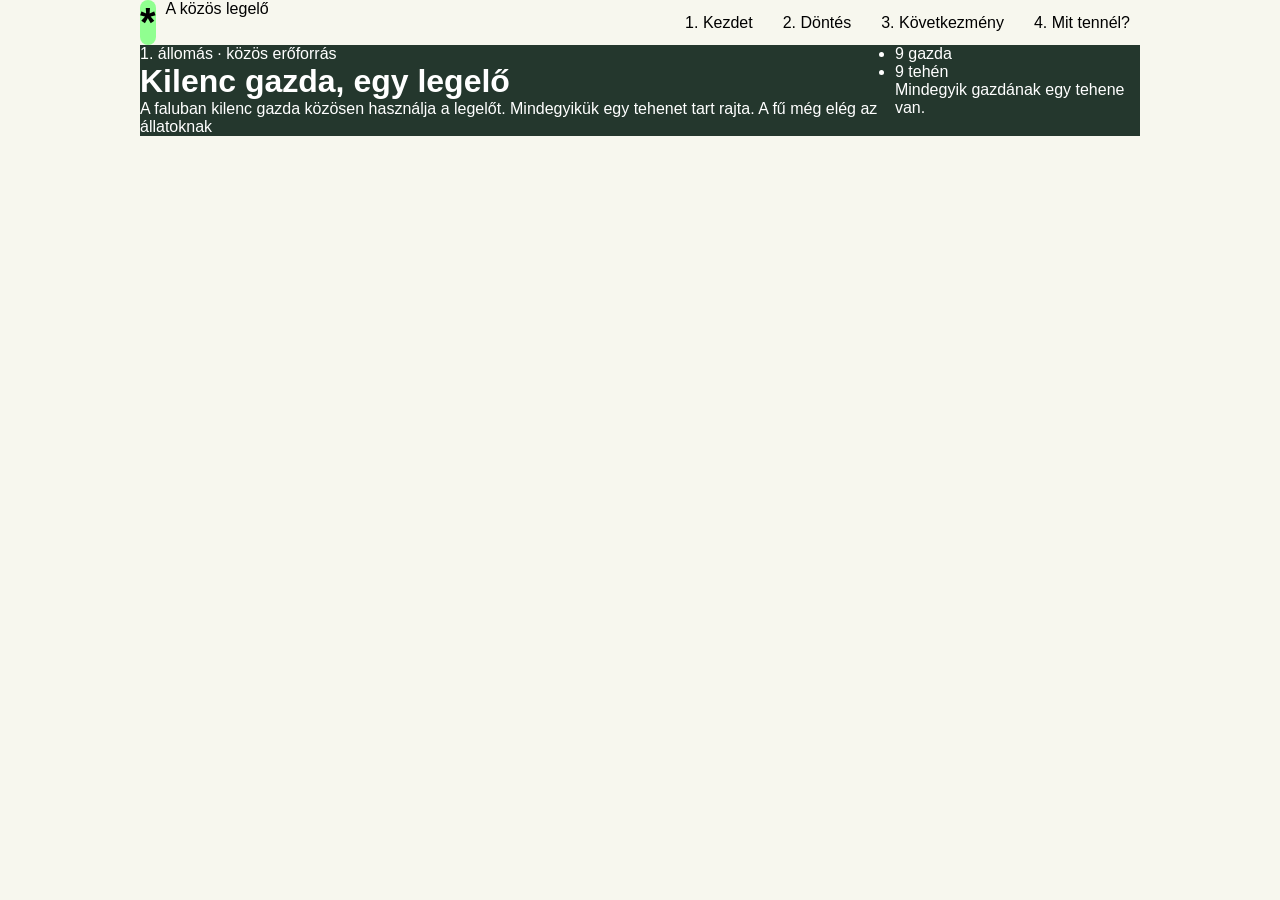
==== index.html @ 06247cbe "orai munka" ====
<!DOCTYPE html>
<html lang="hu">
<head>
    <meta charset="UTF-8">
    <meta name="viewport" content="width=device-width, initial-scale=1.0">
    <title>Kis Csaba D.</title>

    <link rel="stylesheet" href="style.css">
</head>
<body>
    <main>
        <nav>
            <div>
                <div id="logo">
                    *
                </div>
                <p>A közös legelő</p>
            </div>
            <div>
                <ul>
                    <li><a href="">1. Kezdet</a></li>
                    <li><a href="">2. Döntés</a></li>
                    <li><a href="">3. Következmény</a></li>
                    <li><a href="">4. Mit tennél?</a></li>
                </ul>
            </div>
        </nav>
        <header>
            <div>
                <p>1. állomás · közös erőforrás</p>
                <h1>Kilenc gazda, egy legelő</h1>
                <p>
                    A faluban kilenc gazda közösen használja a legelőt. Mindegyikük egy tehenet tart rajta. A fű még elég az állatoknak
                </p>
            </div>
            <div>
                <ul>
                    <li>9 gazda</li>
                    <li>9 tehén</li>
                </ul>
                <p>Mindegyik gazdának egy tehene van.</p>
            </div>
        </header>
        <nav>

        </nav>
        <article>
            <section>

            </section>
            <aside>

            </aside>
        </article>
        <footer>

        </footer>
    </main>
</body>
</html>
---- style.css ----
:root {
    --ink: #24372d;
    --green: #2c6e50;
    --dark: #174b38;
    --mint: #e8f3df;
    --cream: #f7f7ee;
    --line: #d6e1d1;
    --orange: #d77939;
    --white: #fff;
}

* {
    box-sizing: border-box;
    margin: 0px;
    padding: 0px;
    font-family: 'Segoe UI', Tahoma, Geneva, Verdana, sans-serif;
}

body {
    background-color: var(--cream);
}

main {
    max-width: 1000px;
    margin-inline: auto;
}

/* Első nav elem formázás eleje*/
nav:first-child {
    display: flex;
    flex-direction: row;
    justify-content: space-between;
    flex-wrap: wrap;
}

#logo {
    background-color: rgb(144, 255, 144);
    font-size: 40px;
    font-weight: bold;
    display: flex;
    justify-content: center;
    align-items: center;
    border-radius: 10px;
    max-width: 50px;
    max-height: 50px;
    aspect-ratio: 1/1;
}

nav:first-child div {
    display: flex;
    gap: 10px;
}

nav:first-child div p {
    white-space: nowrap;
}

nav:first-child div ul {
    display: flex;
    gap: 10px;
    list-style-type: none;
    align-items: center;
    flex-wrap: wrap;
}

nav:first-child div ul li a {
    text-decoration: none;
    color: black;
    display: block;
    padding: 10px;
}

nav:first-child div ul li a:hover {
    background-color: black;   
    border-radius: 10px;
    color: white;
}
/* Első nav elem formázás vége*/

header {
    display: flex;
    background-color: var(--ink);
    color: white;
    
}
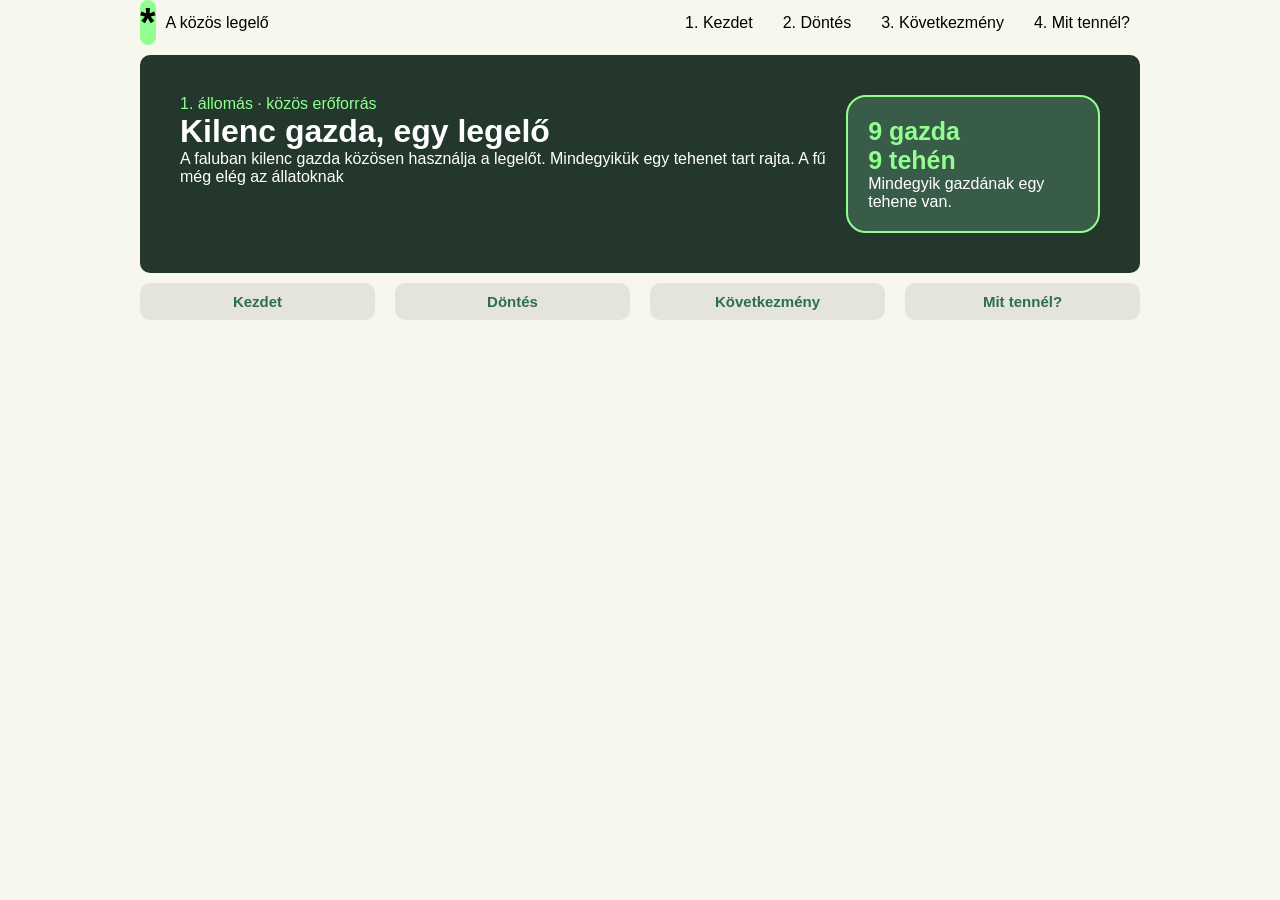
==== commit 19dd3bc5: "magyar orai munka" ====
--- a/index.html
+++ b/index.html
@@ -33,7 +33,7 @@
                     A faluban kilenc gazda közösen használja a legelőt. Mindegyikük egy tehenet tart rajta. A fű még elég az állatoknak
                 </p>
             </div>
-            <div>
+            <div id="koc">
                 <ul>
                     <li>9 gazda</li>
                     <li>9 tehén</li>
@@ -41,8 +41,13 @@
                 <p>Mindegyik gazdának egy tehene van.</p>
             </div>
         </header>
-        <nav>
-
+        <nav id="kettonav">
+            <ul>
+                <li><a href="">Kezdet</a></li>
+                <li><a href="">Döntés</a></li>
+                <li><a href="">Következmény</a></li>
+                <li><a href="">Mit tennél?</a></li>
+            </ul>
         </nav>
         <article>
             <section>
--- a/style.css
+++ b/style.css
@@ -53,6 +53,7 @@
 
 nav:first-child div p {
     white-space: nowrap;
+    align-self: center;
 }
 
 nav:first-child div ul {
@@ -77,9 +78,59 @@
 }
 /* Első nav elem formázás vége*/
 
+/* Header formázás eleje */
 header {
     display: flex;
     background-color: var(--ink);
     color: white;
-    
+    margin-top: 10px;
+    margin-bottom: 10px;
+    border-radius: 10px;
+    padding: 40px;
+    gap: 20px;
+}
+
+header p:first-child {
+    color: rgb(144, 255, 144);
+}
+
+header #koc {
+    border: 2px solid rgb(144, 255, 144);
+    border-radius: 20px;
+    padding: 20px;
+    background-color: #395c49;
+}
+
+header div ul {
+    list-style-type: none;
+    color: rgb(144, 255, 144);
+    font-weight: 900;
+    font-size: 25px;
+}
+/* Header formázás vége */
+
+/* Második nav formázás eleje */
+#kettonav ul {
+    display: flex;
+    flex-direction: row;
+    justify-content: space-between;
+    list-style-type: none;
+    gap: 20px;
+}
+
+#kettonav ul li {
+    background-color: #e4e4dd;
+    text-align: center;
+    width: 100%;
+    height: 100%;
+    border-radius: 10px;
+}
+
+#kettonav ul li a {
+    text-decoration: none;
+    color: var(--green);
+    display: block;
+    margin: 10px;
+    font-weight: 600;
+    font-size: 15px;
 }
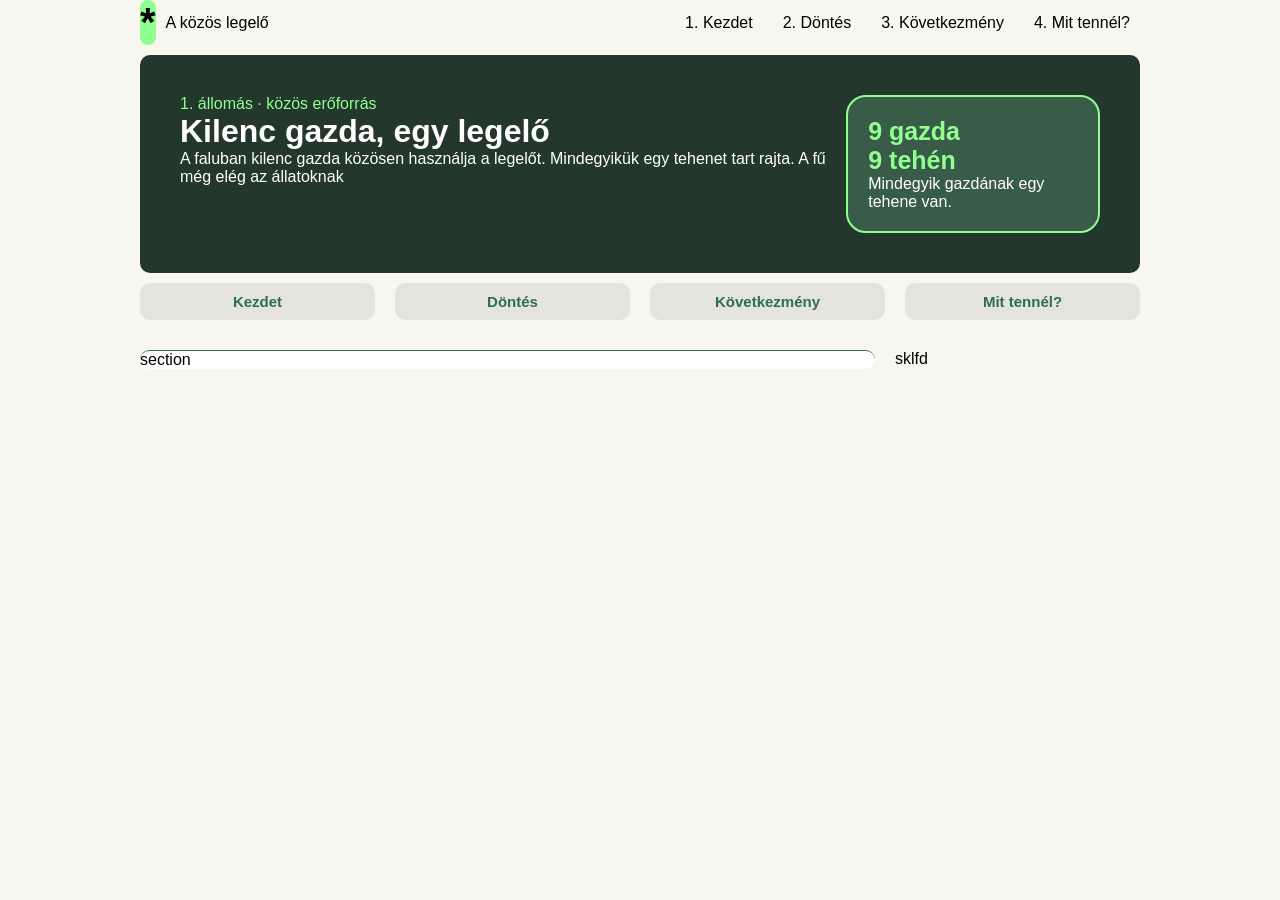
==== commit 62be0bc5: "magyar orai munka 2" ====
--- a/index.html
+++ b/index.html
@@ -51,10 +51,10 @@
         </nav>
         <article>
             <section>
-
+                section
             </section>
             <aside>
-
+                sklfd
             </aside>
         </article>
         <footer>
--- a/style.css
+++ b/style.css
@@ -126,11 +126,34 @@
     border-radius: 10px;
 }
 
+#kettonav ul li:hover {
+    background-color: rgb(144, 255, 144);
+}
+
 #kettonav ul li a {
     text-decoration: none;
     color: var(--green);
     display: block;
-    margin: 10px;
+    padding: 10px;
     font-weight: 600;
     font-size: 15px;
+}
+/* Második nav formázás vége */
+
+article {
+    margin-top: 30px;
+    display: flex;
+    gap: 20px;
+}
+
+article section {
+    flex: 1 1 75%;
+    background-color: var(--white);
+    border-radius: 30px;
+    border-top: 1px solid var(--green);
+}
+
+article aside {
+    flex: 1 1 25%;
+    background-color: ;
 }
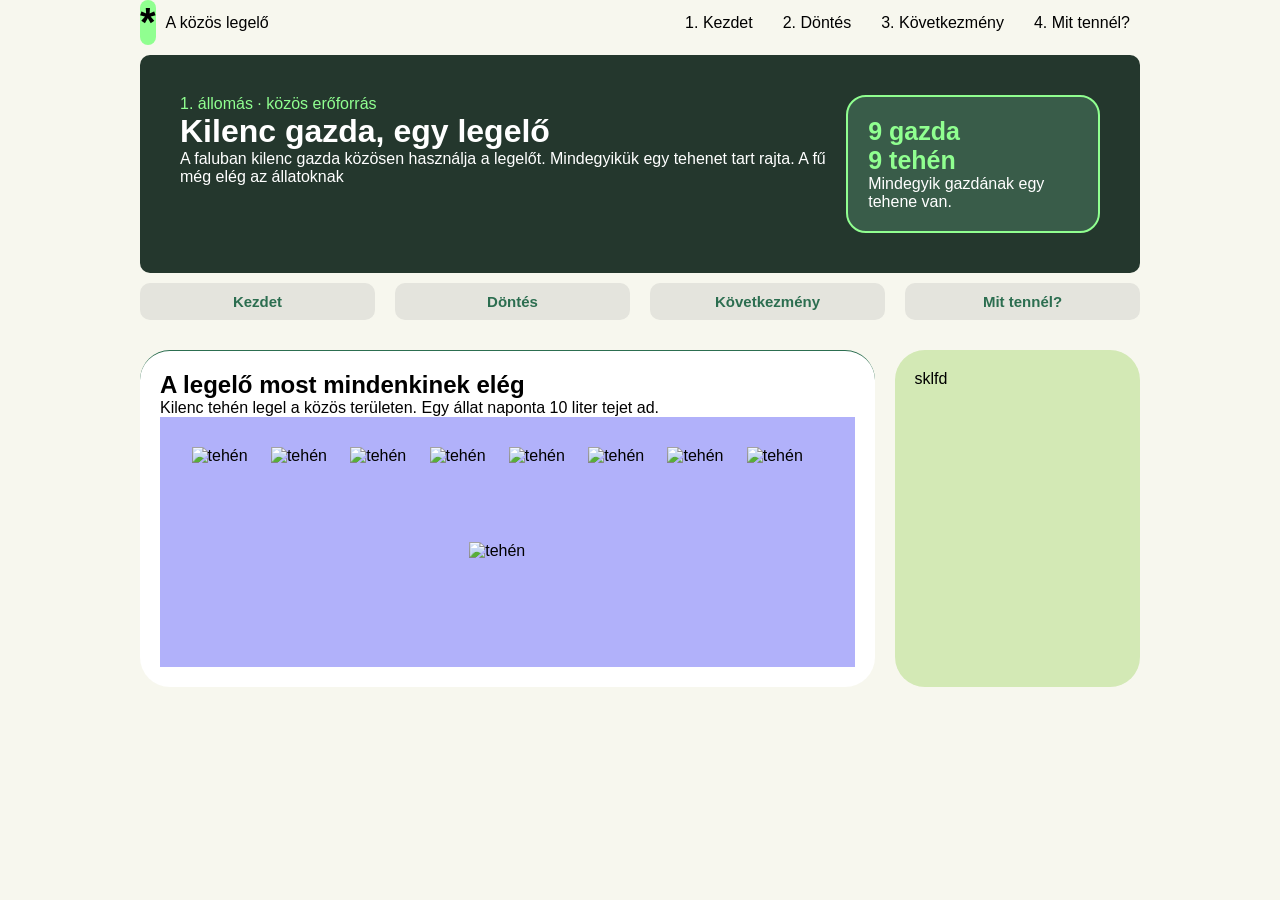
==== commit 256d6953: "kevés haladás" ====
--- a/index.html
+++ b/index.html
@@ -1,65 +1,75 @@
-<!DOCTYPE html>
+<!doctype html>
 <html lang="hu">
-<head>
-    <meta charset="UTF-8">
-    <meta name="viewport" content="width=device-width, initial-scale=1.0">
+  <head>
+    <meta charset="UTF-8" />
+    <meta name="viewport" content="width=device-width, initial-scale=1.0" />
     <title>Kis Csaba D.</title>
 
-    <link rel="stylesheet" href="style.css">
-</head>
-<body>
+    <link rel="stylesheet" href="style.css" />
+  </head>
+  <body>
     <main>
-        <nav>
-            <div>
-                <div id="logo">
-                    *
-                </div>
-                <p>A közös legelő</p>
-            </div>
-            <div>
-                <ul>
-                    <li><a href="">1. Kezdet</a></li>
-                    <li><a href="">2. Döntés</a></li>
-                    <li><a href="">3. Következmény</a></li>
-                    <li><a href="">4. Mit tennél?</a></li>
-                </ul>
-            </div>
-        </nav>
-        <header>
-            <div>
-                <p>1. állomás · közös erőforrás</p>
-                <h1>Kilenc gazda, egy legelő</h1>
-                <p>
-                    A faluban kilenc gazda közösen használja a legelőt. Mindegyikük egy tehenet tart rajta. A fű még elég az állatoknak
-                </p>
-            </div>
-            <div id="koc">
-                <ul>
-                    <li>9 gazda</li>
-                    <li>9 tehén</li>
-                </ul>
-                <p>Mindegyik gazdának egy tehene van.</p>
-            </div>
-        </header>
-        <nav id="kettonav">
-            <ul>
-                <li><a href="">Kezdet</a></li>
-                <li><a href="">Döntés</a></li>
-                <li><a href="">Következmény</a></li>
-                <li><a href="">Mit tennél?</a></li>
-            </ul>
-        </nav>
-        <article>
-            <section>
-                section
-            </section>
-            <aside>
-                sklfd
-            </aside>
-        </article>
-        <footer>
-
-        </footer>
+      <nav>
+        <div>
+          <div id="logo">*</div>
+          <p>A közös legelő</p>
+        </div>
+        <div>
+          <ul>
+            <li><a href="">1. Kezdet</a></li>
+            <li><a href="">2. Döntés</a></li>
+            <li><a href="">3. Következmény</a></li>
+            <li><a href="">4. Mit tennél?</a></li>
+          </ul>
+        </div>
+      </nav>
+      <header>
+        <div>
+          <p>1. állomás · közös erőforrás</p>
+          <h1>Kilenc gazda, egy legelő</h1>
+          <p>
+            A faluban kilenc gazda közösen használja a legelőt. Mindegyikük egy
+            tehenet tart rajta. A fű még elég az állatoknak
+          </p>
+        </div>
+        <div id="koc">
+          <ul>
+            <li>9 gazda</li>
+            <li>9 tehén</li>
+          </ul>
+          <p>Mindegyik gazdának egy tehene van.</p>
+        </div>
+      </header>
+      <nav id="kettonav">
+        <ul>
+          <li><a href="">Kezdet</a></li>
+          <li><a href="">Döntés</a></li>
+          <li><a href="">Következmény</a></li>
+          <li><a href="">Mit tennél?</a></li>
+        </ul>
+      </nav>
+      <article>
+        <section>
+          <h2>A legelő most mindenkinek elég</h2>
+          <p>
+            Kilenc tehén legel a közös területen. Egy állat naponta 10 liter
+            tejet ad.
+          </p>
+          <div id="cattle">
+            <img src="assets/tehen.svg" alt="tehén" />
+            <img src="assets/tehen.svg" alt="tehén" />
+            <img src="assets/tehen.svg" alt="tehén" />
+            <img src="assets/tehen.svg" alt="tehén" />
+            <img src="assets/tehen.svg" alt="tehén" />
+            <img src="assets/tehen.svg" alt="tehén" />
+            <img src="assets/tehen.svg" alt="tehén" />
+            <img src="assets/tehen.svg" alt="tehén" />
+            <img src="assets/tehen.svg" alt="tehén" />
+          </div>
+        </section>
+        <aside>sklfd</aside>
+      </article>
+      <footer></footer>
     </main>
-</body>
-</html>+  </body>
+</html>
--- a/style.css
+++ b/style.css
@@ -151,9 +151,25 @@
     background-color: var(--white);
     border-radius: 30px;
     border-top: 1px solid var(--green);
+    padding: 20px;
+}
+
+#cattle {
+    display: flex;
+    flex-wrap: wrap;
+    background-color: rgb(177, 177, 250);
+    padding: 30px;
+    justify-content: space-around;
+    min-height: 250px;
+}
+
+#cattle img {
+    width: 12%;
 }
 
 article aside {
     flex: 1 1 25%;
-    background-color: ;
+    background-color: #d3e9b5;
+    border-radius: 30px;
+    padding: 20px;
 }
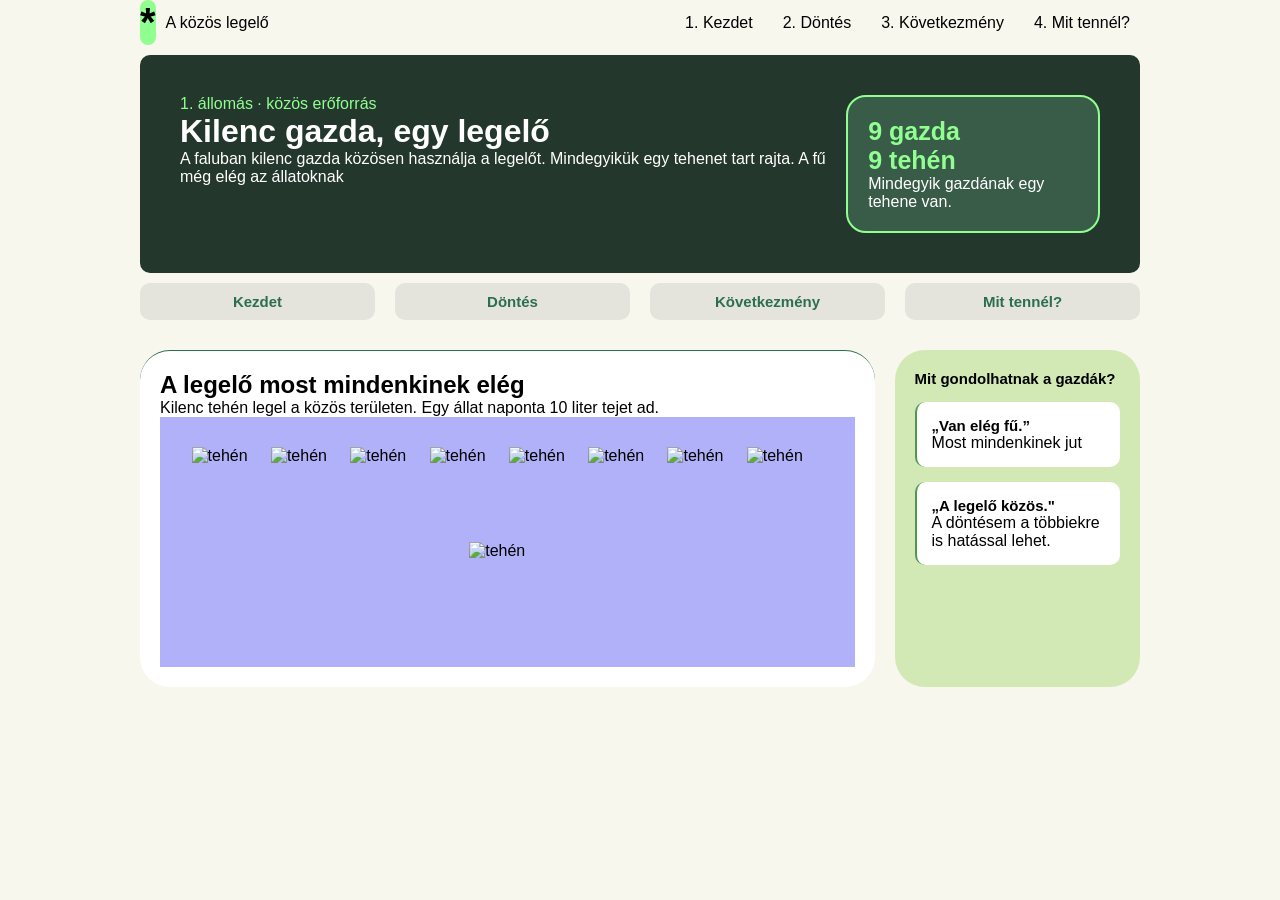
==== commit 2ef6895f: "biztonsagi mentes" ====
--- a/index.html
+++ b/index.html
@@ -67,7 +67,17 @@
             <img src="assets/tehen.svg" alt="tehén" />
           </div>
         </section>
-        <aside>sklfd</aside>
+        <aside>
+          <h2>Mit gondolhatnak a gazdák?</h2>
+          <div>
+            <h3>„Van elég fű.”</h3>
+            <p>Most mindenkinek jut</p>
+          </div>
+          <div>
+            <h3>„A legelő közös."</h3>
+            <p>A döntésem a többiekre is hatással lehet.</p>
+          </div>
+        </aside>
       </article>
       <footer></footer>
     </main>
--- a/style.css
+++ b/style.css
@@ -172,4 +172,18 @@
     background-color: #d3e9b5;
     border-radius: 30px;
     padding: 20px;
+    display: flex;
+    flex-direction: column;
+    gap: 15px;
+}
+
+article aside div {
+    background-color: var(--white);
+    border-left: 2px solid rgb(76, 152, 76);
+    border-radius: 10px;
+    padding: 15px;
+}
+
+article aside h2, h3 {
+    font-size: 15px;
 }
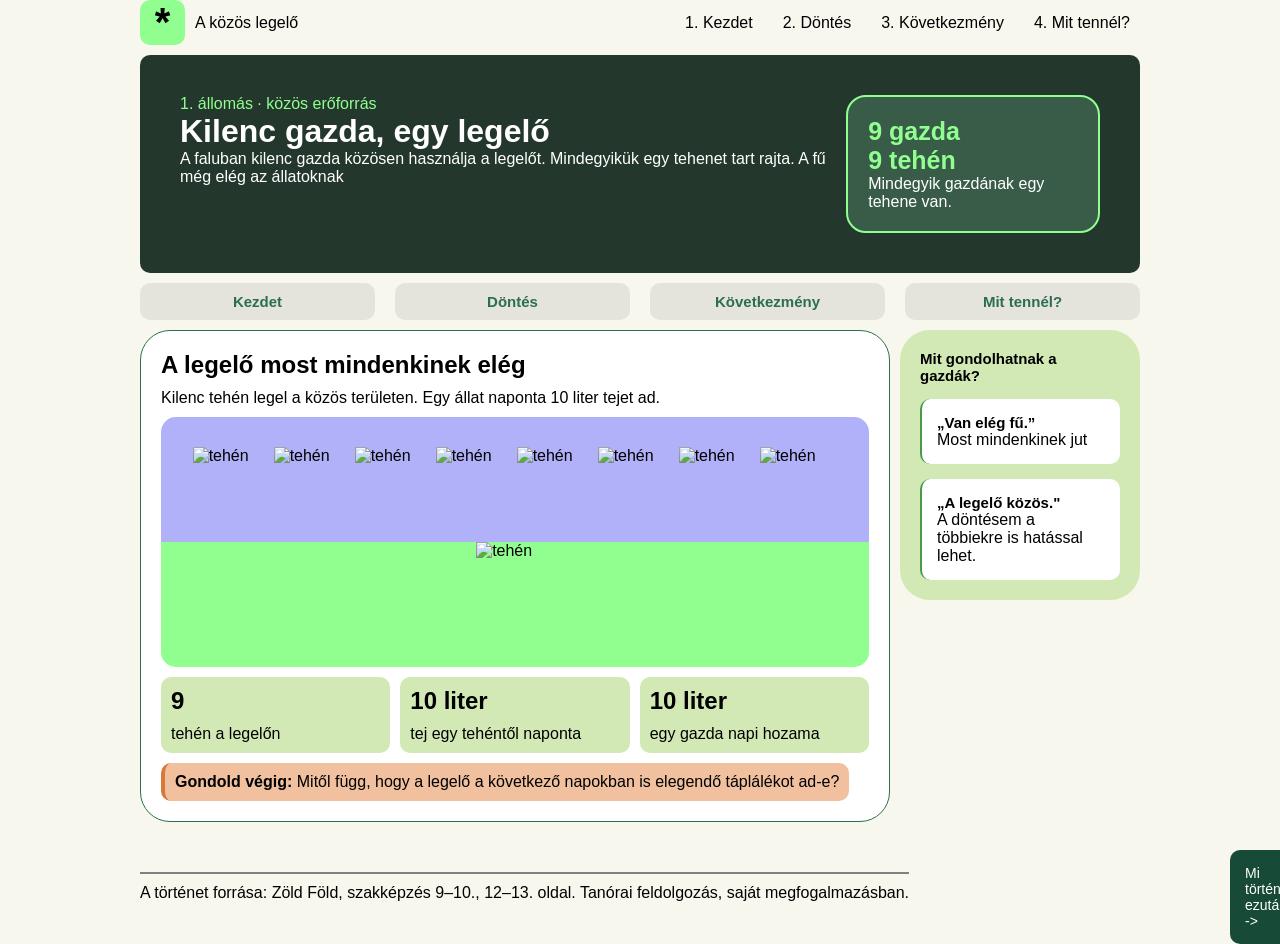
==== commit cfece127: "orai munka" ====
--- a/index.html
+++ b/index.html
@@ -48,7 +48,6 @@
           <li><a href="">Mit tennél?</a></li>
         </ul>
       </nav>
-      <article>
         <section>
           <h2>A legelő most mindenkinek elég</h2>
           <p>
@@ -66,6 +65,21 @@
             <img src="assets/tehen.svg" alt="tehén" />
             <img src="assets/tehen.svg" alt="tehén" />
           </div>
+          <div class="info">
+            <h1>9</h1>
+            <p>tehén a legelőn</p>
+          </div>
+          <div class="info">
+            <h1>10 liter</h1>
+            <p>tej egy tehéntől naponta</p>
+          </div>
+          <div class="info">
+            <h1>10 liter</h1>
+            <p>egy gazda napi hozama</p>
+          </div>
+          <div id="thinkaboutit">
+            <p><b>Gondold végig: </b>Mitől függ, hogy a legelő a következő napokban is elegendő táplálékot ad-e?</p>
+          </div>
         </section>
         <aside>
           <h2>Mit gondolhatnak a gazdák?</h2>
@@ -78,8 +92,10 @@
             <p>A döntésem a többiekre is hatással lehet.</p>
           </div>
         </aside>
-      </article>
-      <footer></footer>
+        <a id="next" href="">Mi történik ezután? -></a>
+      <footer>
+        A történet forrása: Zöld Föld, szakképzés 9–10., 12–13. oldal. Tanórai feldolgozás, saját megfogalmazásban.
+      </footer>
     </main>
   </body>
 </html>
--- a/style.css
+++ b/style.css
@@ -14,6 +14,7 @@
     margin: 0px;
     padding: 0px;
     font-family: 'Segoe UI', Tahoma, Geneva, Verdana, sans-serif;
+
 }
 
 body {
@@ -23,6 +24,11 @@
 main {
     max-width: 1000px;
     margin-inline: auto;
+    display: flex;
+    flex-direction: row;
+    flex-wrap: wrap;
+    gap: 10px;
+    align-items: flex-start;
 }
 
 /* Első nav elem formázás eleje*/
@@ -44,6 +50,7 @@
     max-width: 50px;
     max-height: 50px;
     aspect-ratio: 1/1;
+    height: 100%;
 }
 
 nav:first-child div {
@@ -83,8 +90,6 @@
     display: flex;
     background-color: var(--ink);
     color: white;
-    margin-top: 10px;
-    margin-bottom: 10px;
     border-radius: 10px;
     padding: 40px;
     gap: 20px;
@@ -110,6 +115,10 @@
 /* Header formázás vége */
 
 /* Második nav formázás eleje */
+nav {
+    width: 100%;
+}
+
 #kettonav ul {
     display: flex;
     flex-direction: row;
@@ -140,35 +149,52 @@
 }
 /* Második nav formázás vége */
 
-article {
-    margin-top: 30px;
-    display: flex;
-    gap: 20px;
-}
-
-article section {
+section {
     flex: 1 1 75%;
     background-color: var(--white);
     border-radius: 30px;
-    border-top: 1px solid var(--green);
+    border: 1px solid var(--green);
     padding: 20px;
+    display: flex;
+    flex-wrap: wrap;
+    flex-direction: row;
+    gap: 10px;
 }
 
 #cattle {
     display: flex;
     flex-wrap: wrap;
-    background-color: rgb(177, 177, 250);
+    background: linear-gradient(rgb(177, 177, 250) 50%, rgb(144, 255, 144) 50%);
     padding: 30px;
     justify-content: space-around;
     min-height: 250px;
+    border-radius: 15px;
+    flex: 1 1 100%;
 }
 
 #cattle img {
     width: 12%;
 }
 
-article aside {
-    flex: 1 1 25%;
+.info {
+    padding: 10px;
+    flex: 1 1 calc(33% - 10px);
+    background-color: #d3e9b5;
+    border-radius: 10px;
+    gap: 10px;
+    display: flex;
+    flex-direction: column;
+}
+
+#thinkaboutit {
+    background-color: #f0c09f;
+    border-left: 4px solid #d77939;
+    border-radius: 10px;
+    padding: 10px;
+}
+
+aside {
+    flex: 1 1 calc(25% - 10px);
     background-color: #d3e9b5;
     border-radius: 30px;
     padding: 20px;
@@ -177,13 +203,31 @@
     gap: 15px;
 }
 
-article aside div {
+aside div {
     background-color: var(--white);
     border-left: 2px solid rgb(76, 152, 76);
     border-radius: 10px;
     padding: 15px;
 }
 
-article aside h2, h3 {
+aside h2, h3 {
     font-size: 15px;
+}
+
+#next {
+    position: absolute;
+    top: 850px;
+    left: 1230px;
+    background-color: var(--dark);
+    color: white;
+    padding: 15px;
+    text-decoration: none;
+    border-radius: 10px;
+    font-size: 14px;
+}
+
+footer {
+    border-top: 2px solid gray;
+    padding-top: 10px;
+    margin-top: 40px;
 }
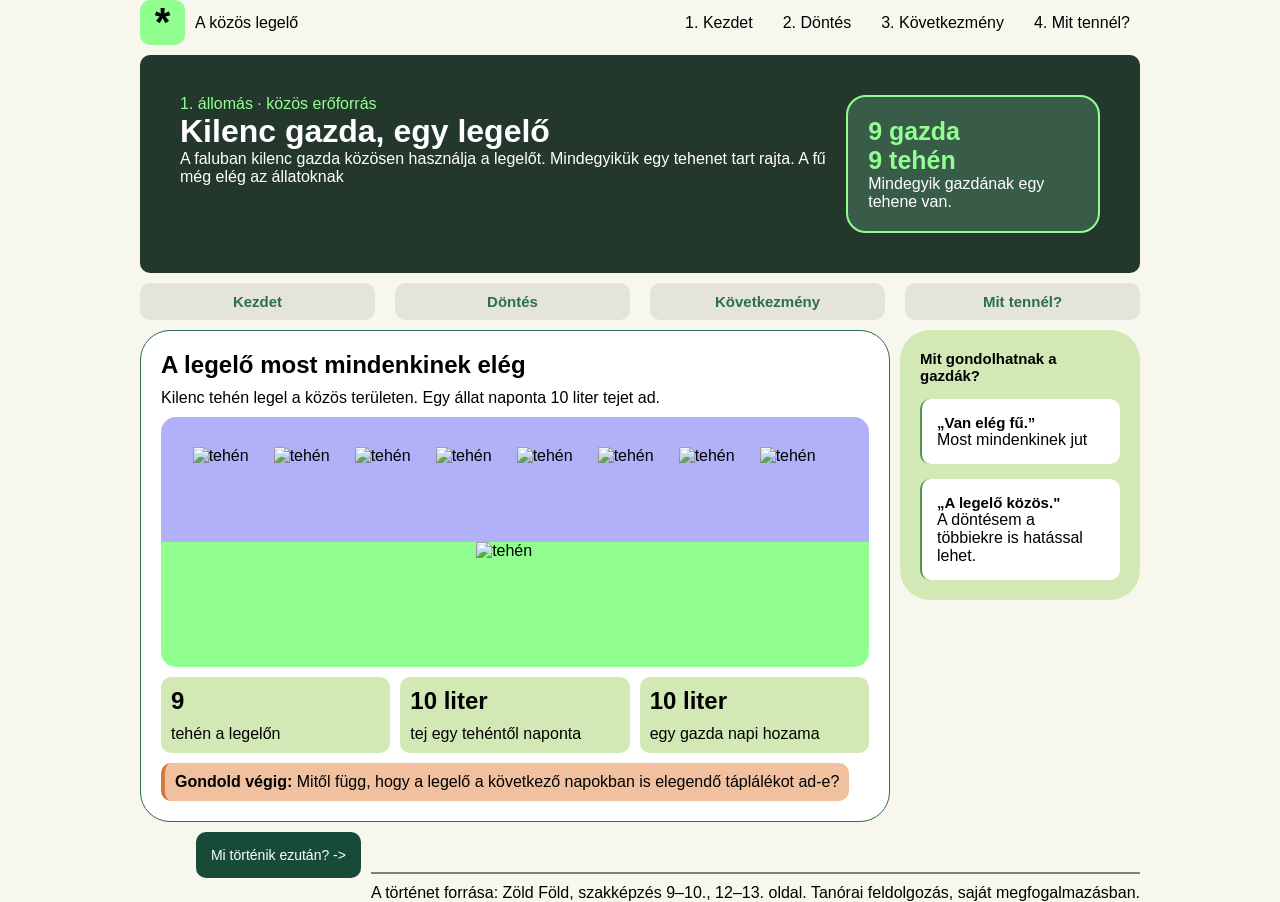
==== commit 4aca7cd1: "urlap alap kesz" ====
--- a/index.html
+++ b/index.html
@@ -16,10 +16,10 @@
         </div>
         <div>
           <ul>
-            <li><a href="">1. Kezdet</a></li>
+            <li><a href="index.html">1. Kezdet</a></li>
             <li><a href="">2. Döntés</a></li>
             <li><a href="">3. Következmény</a></li>
-            <li><a href="">4. Mit tennél?</a></li>
+            <li><a href="form.html">4. Mit tennél?</a></li>
           </ul>
         </div>
       </nav>
--- a/style.css
+++ b/style.css
@@ -215,19 +215,32 @@
 }
 
 #next {
-    position: absolute;
-    top: 850px;
-    left: 1230px;
     background-color: var(--dark);
     color: white;
     padding: 15px;
     text-decoration: none;
     border-radius: 10px;
     font-size: 14px;
+    margin-left: auto;
 }
 
 footer {
     border-top: 2px solid gray;
     padding-top: 10px;
     margin-top: 40px;
+}
+
+/*Form:*/
+
+fieldset {
+    width: 100%;
+    display: flex;
+    gap: 10px;
+    flex-direction: column;
+    padding: 10px;
+}
+
+textarea {
+    height: 150px;
+    padding: 10px;
 }
